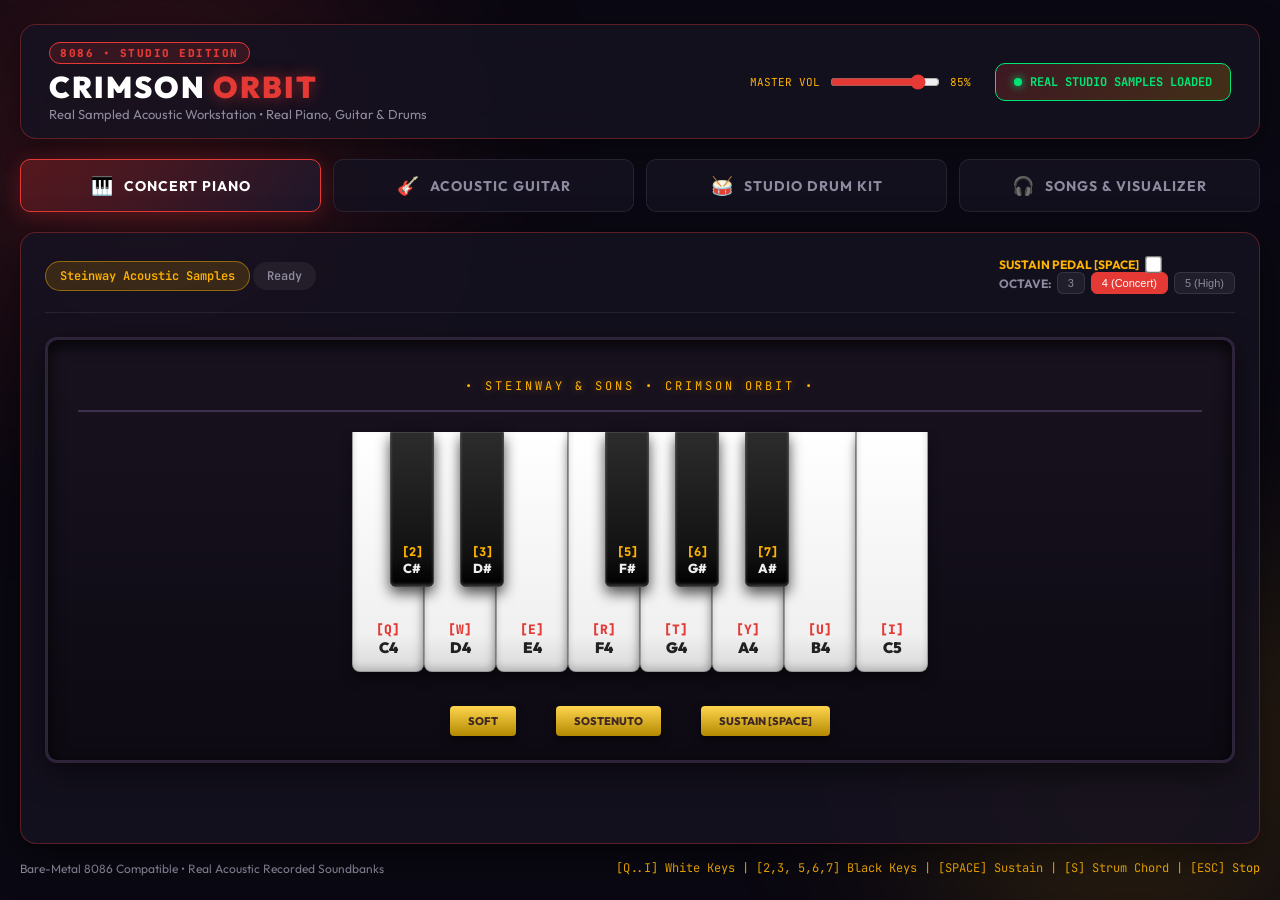
==== Studio/index.html @ bcd60507 "Initial commit: Crimson Orbit Musical Band (emu8086 + Real Sound Studio)" ====
<!DOCTYPE html>
<html lang="en">
<head>
    <meta charset="UTF-8">
    <meta name="viewport" content="width=device-width, initial-scale=1.0">
    <title>CRIMSON ORBIT :: Real Studio Audio Workstation</title>
    <meta name="description" content="Bare-Metal 8086 & Studio Acoustic Workstation featuring real recorded piano, acoustic guitar, and drum kit samples.">
    <!-- Google Fonts -->
    <link rel="preconnect" href="https://fonts.googleapis.com">
    <link rel="preconnect" href="https://fonts.gstatic.com" crossorigin>
    <link href="https://fonts.googleapis.com/css2?family=Outfit:wght@300;400;600;700;900&family=JetBrains+Mono:wght@400;600;800&display=swap" rel="stylesheet">
    <link rel="stylesheet" href="style.css">
</head>
<body>
    <!-- Background Ambient Glow -->
    <div class="ambient-glow glow-1"></div>
    <div class="ambient-glow glow-2"></div>

    <div class="app-container">
        <!-- Header -->
        <header class="studio-header">
            <div class="logo-area">
                <div class="brand-badge">8086 &bull; STUDIO EDITION</div>
                <h1 class="main-title">CRIMSON <span class="accent-title">ORBIT</span></h1>
                <p class="subtitle">Real Sampled Acoustic Workstation &bull; Real Piano, Guitar & Drums</p>
            </div>
            <div class="header-controls">
                <div class="volume-control">
                    <label for="masterVolume">MASTER VOL</label>
                    <input type="range" id="masterVolume" min="0" max="100" value="85">
                    <span id="volValue">85%</span>
                </div>
                <button id="audioInitBtn" class="init-audio-btn">
                    <span class="btn-dot"></span> AUDIO ENGINE READY
                </button>
            </div>
        </header>

        <!-- Navigation Tabs -->
        <nav class="instrument-nav" role="tablist">
            <button class="nav-tab active" data-tab="piano" id="tab-piano">
                <span class="tab-icon">&#127929;</span>
                <span class="tab-label">CONCERT PIANO</span>
            </button>
            <button class="nav-tab" data-tab="guitar" id="tab-guitar">
                <span class="tab-icon">&#127928;</span>
                <span class="tab-label">ACOUSTIC GUITAR</span>
            </button>
            <button class="nav-tab" data-tab="drums" id="tab-drums">
                <span class="tab-icon">&#129345;</span>
                <span class="tab-label">STUDIO DRUM KIT</span>
            </button>
            <button class="nav-tab" data-tab="songs" id="tab-songs">
                <span class="tab-icon">&#127911;</span>
                <span class="tab-label">SONGS & VISUALIZER</span>
            </button>
        </nav>

        <!-- Main Workspace Viewports -->
        <main class="viewport-stage">
            <!-- 1. PIANO VIEWPORT -->
            <section id="view-piano" class="instrument-view active">
                <div class="instrument-toolbar">
                    <div class="mode-badges">
                        <span class="badge badge-accent">Steinway Acoustic Samples</span>
                        <span class="badge" id="pianoNoteBadge">Ready</span>
                    </div>
                    <div class="piano-actions">
                        <div class="toggle-wrap">
                            <label for="sustainToggle">SUSTAIN PEDAL [SPACE]</label>
                            <input type="checkbox" id="sustainToggle" class="custom-toggle">
                        </div>
                        <div class="octave-selector">
                            <span>OCTAVE:</span>
                            <button class="oct-btn" data-oct="3">3</button>
                            <button class="oct-btn active" data-oct="4">4 (Concert)</button>
                            <button class="oct-btn" data-oct="5">5 (High)</button>
                        </div>
                    </div>
                </div>

                <!-- 3D Concert Piano Interface -->
                <div class="piano-chassis">
                    <div class="fallboard">
                        <span class="gold-crest">&bull; STEINWAY &amp; SONS &bull; CRIMSON ORBIT &bull;</span>
                    </div>
                    <div class="keys-bed" id="pianoKeyboard">
                        <!-- White Keys -->
                        <div class="white-key" data-note="C4" data-key="Q">
                            <span class="key-hint">[Q]</span>
                            <span class="key-name">C4</span>
                        </div>
                        <div class="white-key" data-note="D4" data-key="W">
                            <span class="key-hint">[W]</span>
                            <span class="key-name">D4</span>
                        </div>
                        <div class="white-key" data-note="E4" data-key="E">
                            <span class="key-hint">[E]</span>
                            <span class="key-name">E4</span>
                        </div>
                        <div class="white-key" data-note="F4" data-key="R">
                            <span class="key-hint">[R]</span>
                            <span class="key-name">F4</span>
                        </div>
                        <div class="white-key" data-note="G4" data-key="T">
                            <span class="key-hint">[T]</span>
                            <span class="key-name">G4</span>
                        </div>
                        <div class="white-key" data-note="A4" data-key="Y">
                            <span class="key-hint">[Y]</span>
                            <span class="key-name">A4</span>
                        </div>
                        <div class="white-key" data-note="B4" data-key="U">
                            <span class="key-hint">[U]</span>
                            <span class="key-name">B4</span>
                        </div>
                        <div class="white-key" data-note="C5" data-key="I">
                            <span class="key-hint">[I]</span>
                            <span class="key-name">C5</span>
                        </div>

                        <!-- Black Keys (Overlaid Absolute) -->
                        <div class="black-key bkey-c4s" data-note="Cs4" data-key="2">
                            <span class="bkey-hint">[2]</span>
                            <span class="bkey-name">C#</span>
                        </div>
                        <div class="black-key bkey-d4s" data-note="Ds4" data-key="3">
                            <span class="bkey-hint">[3]</span>
                            <span class="bkey-name">D#</span>
                        </div>
                        <div class="black-key bkey-f4s" data-note="Fs4" data-key="5">
                            <span class="bkey-hint">[5]</span>
                            <span class="bkey-name">F#</span>
                        </div>
                        <div class="black-key bkey-g4s" data-note="Gs4" data-key="6">
                            <span class="bkey-hint">[6]</span>
                            <span class="bkey-name">G#</span>
                        </div>
                        <div class="black-key bkey-a4s" data-note="As4" data-key="7">
                            <span class="bkey-hint">[7]</span>
                            <span class="bkey-name">A#</span>
                        </div>
                    </div>
                    <div class="piano-pedals-bar">
                        <div class="pedal pedal-soft">SOFT</div>
                        <div class="pedal pedal-sostenuto">SOSTENUTO</div>
                        <div class="pedal pedal-sustain" id="visualSustainPedal">SUSTAIN [SPACE]</div>
                    </div>
                </div>
            </section>

            <!-- 2. GUITAR VIEWPORT -->
            <section id="view-guitar" class="instrument-view">
                <div class="instrument-toolbar">
                    <div class="mode-badges">
                        <span class="badge badge-accent">Martin Acoustic Recorded Samples</span>
                        <span class="badge" id="guitarStatusBadge">Ready</span>
                    </div>
                    <div class="guitar-actions">
                        <button class="strum-btn" id="btnStrumEm">STRUM E MINOR [S]</button>
                        <button class="strum-btn" id="btnStrumG">STRUM G MAJOR</button>
                        <button class="strum-btn" id="btnStrumC">STRUM C MAJOR</button>
                        <button class="strum-btn" id="btnStrumD">STRUM D MAJOR</button>
                    </div>
                </div>

                <!-- Photorealistic Guitar Fretboard -->
                <div class="guitar-fretboard-stage">
                    <div class="guitar-body-silhouette">
                        <div class="soundhole">
                            <div class="rosette"></div>
                        </div>
                    </div>
                    <div class="fretboard">
                        <div class="nut"></div>
                        <!-- Frets -->
                        <div class="fret-wire fw-1"></div>
                        <div class="fret-wire fw-2"></div>
                        <div class="fret-wire fw-3"><span class="fret-dot"></span></div>
                        <div class="fret-wire fw-4"></div>
                        <div class="fret-wire fw-5"><span class="fret-dot"></span></div>
                        <div class="fret-wire fw-6"></div>
                        <div class="fret-wire fw-7"><span class="fret-dot"></span></div>
                        <div class="fret-wire fw-8"></div>
                        <div class="fret-wire fw-9"><span class="fret-dot"></span></div>
                        <div class="fret-wire fw-10"></div>
                        <div class="fret-wire fw-11"></div>
                        <div class="fret-wire fw-12"><span class="fret-dot double-top"></span><span class="fret-dot double-bot"></span></div>

                        <!-- 6 Acoustic Strings -->
                        <div class="string-lane" data-string="1" data-note="E4" data-key="Q">
                            <div class="string-wire wire-treble"></div>
                            <span class="string-label">1 &bull; High E [Q] (329.6 Hz)</span>
                        </div>
                        <div class="string-lane" data-string="2" data-note="B3" data-key="W">
                            <div class="string-wire wire-treble"></div>
                            <span class="string-label">2 &bull; B [W] (246.9 Hz)</span>
                        </div>
                        <div class="string-lane" data-string="3" data-note="G3" data-key="E">
                            <div class="string-wire wire-mid"></div>
                            <span class="string-label">3 &bull; G [E] (196.0 Hz)</span>
                        </div>
                        <div class="string-lane" data-string="4" data-note="D3" data-key="R">
                            <div class="string-wire wire-wound"></div>
                            <span class="string-label">4 &bull; D [R] (146.8 Hz)</span>
                        </div>
                        <div class="string-lane" data-string="5" data-note="A2" data-key="T">
                            <div class="string-wire wire-wound-heavy"></div>
                            <span class="string-label">5 &bull; A [T] (110.0 Hz)</span>
                        </div>
                        <div class="string-lane" data-string="6" data-note="E2" data-key="Y">
                            <div class="string-wire wire-wound-heavy"></div>
                            <span class="string-label">6 &bull; Low E [Y] (82.4 Hz)</span>
                        </div>
                    </div>
                </div>
            </section>

            <!-- 3. DRUMS VIEWPORT -->
            <section id="view-drums" class="instrument-view">
                <div class="instrument-toolbar">
                    <div class="mode-badges">
                        <span class="badge badge-accent">Studio Acoustic Drum Kit</span>
                        <span class="badge" id="drumStatusBadge">Ready</span>
                    </div>
                    <div class="drum-info">
                        <span>Physical Velocity &bull; Multi-Layer Impact Audio</span>
                    </div>
                </div>

                <!-- 3D Stage Drum Kit Layout -->
                <div class="drum-stage">
                    <!-- Crash Cymbal -->
                    <div class="drum-pad cymbal-pad pad-crash" data-sound="crash" data-key="T">
                        <div class="cymbal-disc">
                            <div class="cymbal-bell"></div>
                        </div>
                        <span class="pad-caption">CRASH [T]</span>
                    </div>

                    <!-- Hi-Hat -->
                    <div class="drum-pad cymbal-pad pad-hihat" data-sound="hihat" data-key="E">
                        <div class="hihat-pair">
                            <div class="cymbal-bell"></div>
                        </div>
                        <span class="pad-caption">HI-HAT [E]</span>
                    </div>

                    <!-- Rack Tom 1 -->
                    <div class="drum-pad drum-shell pad-tom1" data-sound="tom1" data-key="R">
                        <div class="drumhead">
                            <div class="drumhead-center"></div>
                        </div>
                        <span class="pad-caption">HIGH TOM [R]</span>
                    </div>

                    <!-- Floor Tom 2 -->
                    <div class="drum-pad drum-shell pad-tom2" data-sound="tom2" data-key="U">
                        <div class="drumhead">
                            <div class="drumhead-center"></div>
                        </div>
                        <span class="pad-caption">LOW TOM [U]</span>
                    </div>

                    <!-- Snare Drum -->
                    <div class="drum-pad drum-shell pad-snare" data-sound="snare" data-key="W">
                        <div class="drumhead snare-head">
                            <div class="snare-strainer"></div>
                        </div>
                        <span class="pad-caption">SNARE [W]</span>
                    </div>

                    <!-- 22" Bass Kick Drum -->
                    <div class="drum-pad kick-drum pad-kick" data-sound="kick" data-key="Q">
                        <div class="kick-front-head">
                            <div class="kick-crest">
                                <span class="crest-title">CRIMSON ORBIT</span>
                                <span class="crest-sub">CUSTOM 22"</span>
                            </div>
                        </div>
                        <span class="pad-caption">KICK DRUM [Q]</span>
                    </div>
                </div>
            </section>

            <!-- 4. SONGS & VISUALIZER VIEWPORT -->
            <section id="view-songs" class="instrument-view">
                <div class="songs-grid-layout">
                    <!-- Left: Song Jukebox Selection -->
                    <div class="jukebox-panel">
                        <h2 class="panel-heading">SONG REPERTOIRE</h2>
                        <p class="panel-sub">Select a classical composition to play:</p>
                        <div class="song-buttons-list">
                            <button class="song-btn active" data-song="happyBirthday">
                                <span class="song-num">1</span>
                                <span class="song-title-text">Happy Birthday</span>
                                <span class="song-tempo">110 BPM</span>
                            </button>
                            <button class="song-btn" data-song="twinkleTwinkle">
                                <span class="song-num">2</span>
                                <span class="song-title-text">Twinkle Twinkle Little Star</span>
                                <span class="song-tempo">95 BPM</span>
                            </button>
                            <button class="song-btn" data-song="odeToJoy">
                                <span class="song-num">3</span>
                                <span class="song-title-text">Ode to Joy (Beethoven)</span>
                                <span class="song-tempo">120 BPM</span>
                            </button>
                            <button class="song-btn" data-song="jingleBells">
                                <span class="song-num">4</span>
                                <span class="song-title-text">Jingle Bells</span>
                                <span class="song-tempo">130 BPM</span>
                            </button>
                            <button class="song-btn" data-song="maryLamb">
                                <span class="song-num">5</span>
                                <span class="song-title-text">Mary Had a Little Lamb</span>
                                <span class="song-tempo">105 BPM</span>
                            </button>
                            <button class="song-btn" data-song="londonBridge">
                                <span class="song-num">6</span>
                                <span class="song-title-text">London Bridge Is Falling Down</span>
                                <span class="song-tempo">115 BPM</span>
                            </button>
                        </div>

                        <!-- Style Choice -->
                        <h3 class="panel-subheading">SELECT INSTRUMENT STYLE:</h3>
                        <div class="style-choice-group">
                            <button class="style-btn active" data-style="piano">&#127929; Real Grand Piano</button>
                            <button class="style-btn" data-style="guitar">&#127928; Real Acoustic Guitar</button>
                            <button class="style-btn" data-style="drums">&#129345; Studio Drums Groove</button>
                        </div>

                        <!-- Transport Controls -->
                        <div class="transport-bar">
                            <button id="btnPlaySong" class="transport-btn play-btn">&#9658; PLAY</button>
                            <button id="btnStopSong" class="transport-btn stop-btn">&#9632; STOP [ESC]</button>
                        </div>
                    </div>

                    <!-- Right: Audio Spectrum Visualizer -->
                    <div class="visualizer-panel">
                        <div class="vis-header">
                            <h2 class="panel-heading">REAL-TIME SPECTRUM EQUALIZER</h2>
                            <span class="badge" id="visLiveHz">0 Hz &bull; Idle</span>
                        </div>
                        <canvas id="spectrumCanvas" width="600" height="260"></canvas>
                        <div class="vis-hud-stats">
                            <div class="stat-card">
                                <span class="stat-label">NOTE PLAYING</span>
                                <span class="stat-val" id="statNoteName">--</span>
                            </div>
                            <div class="stat-card">
                                <span class="stat-label">HERTZ (Hz)</span>
                                <span class="stat-val" id="statHz">--</span>
                            </div>
                            <div class="stat-card">
                                <span class="stat-label">AUDIO ENGINE</span>
                                <span class="stat-val" id="statEngine">WebAudio PCM 44.1kHz</span>
                            </div>
                        </div>
                    </div>
                </div>
            </section>
        </main>

        <!-- Footer -->
        <footer class="studio-footer">
            <div class="foot-left">
                <span>Bare-Metal 8086 Compatible &bull; Real Acoustic Recorded Soundbanks</span>
            </div>
            <div class="foot-keys-guide">
                <span>[Q..I] White Keys | [2,3, 5,6,7] Black Keys | [SPACE] Sustain | [S] Strum Chord | [ESC] Stop</span>
            </div>
        </footer>
    </div>

    <!-- Script -->
    <script src="app.js"></script>
</body>
</html>
---- Studio/style.css ----
/* ==============================================================================
   CRIMSON ORBIT :: STUDIO WORKSTATION CSS
   Rich Glassmorphism, 3D Instrument Physics, Dynamic Animations
   ============================================================================== */

:root {
    --bg-main: #0a0812;
    --bg-card: rgba(22, 18, 32, 0.85);
    --bg-card-hover: rgba(30, 24, 44, 0.95);
    --border-color: rgba(229, 57, 53, 0.35);
    --border-gold: rgba(255, 179, 0, 0.45);
    --crimson: #e53935;
    --crimson-glow: rgba(229, 57, 53, 0.5);
    --gold: #ffb300;
    --gold-glow: rgba(255, 179, 0, 0.45);
    --cyan: #00e5ff;
    --text-main: #f5f5f7;
    --text-muted: #8e8a9f;
    --radius-lg: 16px;
    --radius-md: 10px;
    --radius-sm: 6px;
    --font-ui: 'Outfit', -apple-system, BlinkMacSystemFont, sans-serif;
    --font-mono: 'JetBrains Mono', monospace;
}

* {
    margin: 0;
    padding: 0;
    box-sizing: border-box;
    -webkit-user-select: none;
    user-select: none;
}

body {
    background-color: var(--bg-main);
    color: var(--text-main);
    font-family: var(--font-ui);
    min-height: 100vh;
    overflow-x: hidden;
    position: relative;
}

/* Ambient Background Glows */
.ambient-glow {
    position: fixed;
    border-radius: 50%;
    filter: blur(120px);
    pointer-events: none;
    z-index: 0;
    opacity: 0.35;
}
.glow-1 {
    width: 600px;
    height: 600px;
    background: radial-gradient(circle, #e53935, transparent 70%);
    top: -150px;
    left: -150px;
}
.glow-2 {
    width: 500px;
    height: 500px;
    background: radial-gradient(circle, #ffb300, transparent 70%);
    bottom: -100px;
    right: -100px;
}

/* Main Container */
.app-container {
    position: relative;
    z-index: 1;
    max-width: 1280px;
    margin: 0 auto;
    padding: 24px 20px;
    display: flex;
    flex-direction: column;
    min-height: 100vh;
}

/* Header */
.studio-header {
    display: flex;
    justify-content: space-between;
    align-items: center;
    background: var(--bg-card);
    backdrop-filter: blur(16px);
    border: 1px solid var(--border-color);
    border-radius: var(--radius-lg);
    padding: 16px 28px;
    box-shadow: 0 8px 32px rgba(0, 0, 0, 0.4);
    margin-bottom: 20px;
}

.brand-badge {
    display: inline-block;
    background: rgba(229, 57, 53, 0.15);
    color: var(--crimson);
    border: 1px solid var(--crimson);
    font-family: var(--font-mono);
    font-size: 11px;
    font-weight: 800;
    padding: 3px 10px;
    border-radius: 20px;
    letter-spacing: 1.5px;
    margin-bottom: 4px;
}

.main-title {
    font-size: 30px;
    font-weight: 900;
    letter-spacing: 2px;
    color: #fff;
}

.accent-title {
    color: var(--crimson);
    text-shadow: 0 0 15px var(--crimson-glow);
}

.subtitle {
    font-size: 13px;
    color: var(--text-muted);
    font-weight: 400;
}

.header-controls {
    display: flex;
    align-items: center;
    gap: 24px;
}

.volume-control {
    display: flex;
    align-items: center;
    gap: 10px;
    font-family: var(--font-mono);
    font-size: 11px;
    color: var(--gold);
}

.volume-control input[type="range"] {
    accent-color: var(--crimson);
    cursor: pointer;
    width: 110px;
}

.init-audio-btn {
    background: linear-gradient(135deg, rgba(229,57,53,0.2), rgba(255,179,0,0.2));
    border: 1px solid var(--gold);
    color: var(--gold);
    padding: 10px 18px;
    border-radius: var(--radius-md);
    font-family: var(--font-mono);
    font-size: 12px;
    font-weight: 700;
    cursor: pointer;
    display: flex;
    align-items: center;
    gap: 8px;
    transition: all 0.2s ease;
}

.init-audio-btn:hover {
    background: var(--gold);
    color: #000;
    box-shadow: 0 0 15px var(--gold-glow);
}

.btn-dot {
    width: 8px;
    height: 8px;
    border-radius: 50%;
    background: #00e676;
    box-shadow: 0 0 8px #00e676;
}

/* Nav Tabs */
.instrument-nav {
    display: flex;
    gap: 12px;
    margin-bottom: 20px;
}

.nav-tab {
    flex: 1;
    background: var(--bg-card);
    backdrop-filter: blur(12px);
    border: 1px solid rgba(255, 255, 255, 0.08);
    border-radius: var(--radius-md);
    padding: 14px 16px;
    color: var(--text-muted);
    font-family: var(--font-ui);
    font-size: 14px;
    font-weight: 700;
    letter-spacing: 1px;
    cursor: pointer;
    display: flex;
    align-items: center;
    justify-content: center;
    gap: 10px;
    transition: all 0.25s cubic-bezier(0.2, 0.8, 0.2, 1);
}

.nav-tab:hover {
    background: var(--bg-card-hover);
    color: #fff;
    border-color: rgba(229, 57, 53, 0.4);
    transform: translateY(-2px);
}

.nav-tab.active {
    background: linear-gradient(135deg, rgba(229, 57, 53, 0.25), rgba(30, 24, 44, 0.9));
    color: #fff;
    border-color: var(--crimson);
    box-shadow: 0 4px 20px rgba(229, 57, 53, 0.25);
}

.tab-icon {
    font-size: 18px;
}

/* Viewport Stage */
.viewport-stage {
    flex: 1;
    background: var(--bg-card);
    backdrop-filter: blur(20px);
    border: 1px solid var(--border-color);
    border-radius: var(--radius-lg);
    padding: 24px;
    box-shadow: 0 12px 40px rgba(0, 0, 0, 0.5);
    display: flex;
    flex-direction: column;
}

.instrument-view {
    display: none;
    flex-direction: column;
    height: 100%;
    animation: fadeIn 0.3s ease;
}

.instrument-view.active {
    display: flex;
}

@keyframes fadeIn {
    from { opacity: 0; transform: translateY(6px); }
    to { opacity: 1; transform: translateY(0); }
}

/* Toolbars */
.instrument-toolbar {
    display: flex;
    justify-content: space-between;
    align-items: center;
    padding-bottom: 18px;
    border-bottom: 1px solid rgba(255, 255, 255, 0.08);
    margin-bottom: 24px;
}

.badge {
    display: inline-block;
    padding: 6px 14px;
    border-radius: 20px;
    font-size: 12px;
    font-weight: 600;
    font-family: var(--font-mono);
    background: rgba(255, 255, 255, 0.06);
    color: var(--text-muted);
}

.badge-accent {
    background: rgba(255, 179, 0, 0.15);
    color: var(--gold);
    border: 1px solid var(--border-gold);
}

.toggle-wrap {
    display: flex;
    align-items: center;
    gap: 8px;
    font-size: 12px;
    font-weight: 700;
    color: var(--gold);
    cursor: pointer;
}

.custom-toggle {
    accent-color: var(--gold);
    transform: scale(1.3);
    cursor: pointer;
}

.octave-selector {
    display: flex;
    align-items: center;
    gap: 6px;
    font-size: 12px;
    font-weight: 700;
    color: var(--text-muted);
}

.oct-btn {
    background: rgba(255, 255, 255, 0.06);
    border: 1px solid rgba(255, 255, 255, 0.1);
    color: var(--text-muted);
    padding: 4px 10px;
    border-radius: var(--radius-sm);
    font-size: 11px;
    cursor: pointer;
    transition: all 0.2s;
}

.oct-btn.active {
    background: var(--crimson);
    color: #fff;
    border-color: var(--crimson);
}

/* ==============================================================================
   1. CONCERT GRAND PIANO
   ============================================================================== */
.piano-chassis {
    background: linear-gradient(180deg, #18121f 0%, #0d0a13 100%);
    border: 3px solid #2d243a;
    border-radius: 12px;
    padding: 24px 30px;
    box-shadow: inset 0 6px 16px rgba(0, 0, 0, 0.8), 0 10px 30px rgba(0, 0, 0, 0.5);
    position: relative;
}

.fallboard {
    text-align: center;
    padding: 10px 0 16px 0;
    border-bottom: 2px solid #3d314e;
    margin-bottom: 20px;
}

.gold-crest {
    font-family: var(--font-mono);
    color: var(--gold);
    font-size: 12px;
    letter-spacing: 3px;
    text-shadow: 0 0 10px var(--gold-glow);
}

.keys-bed {
    position: relative;
    display: flex;
    justify-content: center;
    height: 250px;
    padding-bottom: 10px;
}

/* White Keys */
.white-key {
    flex: 1;
    max-width: 72px;
    height: 100%;
    background: linear-gradient(180deg, #ffffff 0%, #f0f0f0 85%, #d9d9d9 100%);
    border: 1px solid #999;
    border-top: none;
    border-radius: 0 0 8px 8px;
    box-shadow: 0 8px 12px rgba(0, 0, 0, 0.4), inset 0 -4px 6px rgba(0,0,0,0.15);
    cursor: pointer;
    position: relative;
    display: flex;
    flex-direction: column;
    justify-content: flex-end;
    align-items: center;
    padding-bottom: 14px;
    transition: transform 0.05s ease, background 0.05s ease, box-shadow 0.05s ease;
    z-index: 1;
}

.white-key:hover {
    background: linear-gradient(180deg, #fff 0%, #fff0f0 100%);
}

.white-key.active, .white-key:active {
    background: linear-gradient(180deg, #ffcdd2 0%, #ef5350 100%);
    box-shadow: 0 2px 4px rgba(0, 0, 0, 0.5), inset 0 2px 8px rgba(0, 0, 0, 0.3);
    transform: translateY(4px);
}

.key-hint {
    font-family: var(--font-mono);
    font-size: 13px;
    font-weight: 800;
    color: var(--crimson);
}

.key-name {
    font-family: var(--font-ui);
    font-size: 15px;
    font-weight: 900;
    color: #212121;
}

/* Black Keys */
.black-key {
    position: absolute;
    width: 44px;
    height: 155px;
    background: linear-gradient(180deg, #2c2c2c 0%, #111111 80%, #000000 100%);
    border: 1px solid #444;
    border-radius: 0 0 5px 5px;
    box-shadow: 0 6px 14px rgba(0, 0, 0, 0.7), inset 0 -2px 3px rgba(255, 255, 255, 0.2);
    cursor: pointer;
    z-index: 2;
    display: flex;
    flex-direction: column;
    justify-content: flex-end;
    align-items: center;
    padding-bottom: 10px;
    transition: transform 0.05s ease, background 0.05s ease;
}

.black-key:hover {
    background: linear-gradient(180deg, #444 0%, #1a1a1a 100%);
}

.black-key.active, .black-key:active {
    background: linear-gradient(180deg, #ffb300 0%, #ff8f00 100%);
    box-shadow: 0 2px 5px rgba(0, 0, 0, 0.8), inset 0 1px 4px rgba(0, 0, 0, 0.5);
    transform: translateY(4px);
}

.black-key.active .bkey-hint,
.black-key.active .bkey-name {
    color: #000;
}

.bkey-hint {
    font-family: var(--font-mono);
    font-size: 12px;
    font-weight: 800;
    color: var(--gold);
}

.bkey-name {
    font-family: var(--font-ui);
    font-size: 13px;
    font-weight: 800;
    color: #eee;
}

/* Absolute positions for 5 black keys */
.bkey-c4s { left: calc(50% - 250px); }
.bkey-d4s { left: calc(50% - 180px); }
.bkey-f4s { left: calc(50% - 35px); }
.bkey-g4s { left: calc(50% + 35px); }
.bkey-a4s { left: calc(50% + 105px); }

.piano-pedals-bar {
    display: flex;
    justify-content: center;
    gap: 40px;
    margin-top: 24px;
}

.pedal {
    background: linear-gradient(180deg, #ffd54f 0%, #b28900 100%);
    border-radius: 4px;
    padding: 8px 18px;
    font-size: 11px;
    font-weight: 800;
    color: #3e2723;
    box-shadow: 0 4px 10px rgba(0, 0, 0, 0.5);
    cursor: pointer;
}

.pedal.active {
    box-shadow: 0 0 15px var(--gold-glow);
    background: #ffecb3;
}

/* ==============================================================================
   2. ACOUSTIC GUITAR
   ============================================================================== */
.guitar-actions {
    display: flex;
    gap: 10px;
}

.strum-btn {
    background: rgba(229, 57, 53, 0.15);
    border: 1px solid var(--crimson);
    color: #fff;
    padding: 8px 14px;
    border-radius: var(--radius-sm);
    font-family: var(--font-mono);
    font-size: 11px;
    font-weight: 700;
    cursor: pointer;
    transition: all 0.2s;
}

.strum-btn:hover {
    background: var(--crimson);
    box-shadow: 0 0 12px var(--crimson-glow);
}

.guitar-fretboard-stage {
    background: #1c1410;
    border: 3px solid #3d2b1f;
    border-radius: 12px;
    padding: 30px;
    position: relative;
    box-shadow: inset 0 4px 20px rgba(0, 0, 0, 0.9);
    min-height: 280px;
    display: flex;
    align-items: center;
    overflow: hidden;
}

.guitar-body-silhouette {
    position: absolute;
    right: -40px;
    width: 320px;
    height: 320px;
    border-radius: 50%;
    background: radial-gradient(circle, #4a2810 0%, #201006 80%);
    opacity: 0.6;
    display: flex;
    align-items: center;
    justify-content: center;
}

.soundhole {
    width: 140px;
    height: 140px;
    background: #000;
    border-radius: 50%;
    border: 6px solid #8d5b2c;
    box-shadow: inset 0 0 25px #000;
}

.fretboard {
    position: relative;
    width: 100%;
    height: 220px;
    background: linear-gradient(180deg, #2b1d14 0%, #1a100a 100%);
    border: 2px solid #543926;
    border-radius: 6px;
    display: flex;
    flex-direction: column;
    justify-content: space-around;
    padding: 10px 0;
}

.nut {
    position: absolute;
    left: 0;
    top: 0;
    bottom: 0;
    width: 12px;
    background: #fdf5e6;
    border-right: 2px solid #9e9e9e;
    box-shadow: 2px 0 6px rgba(0,0,0,0.5);
}

.fret-wire {
    position: absolute;
    top: 0;
    bottom: 0;
    width: 2px;
    background: #9e9e9e;
    box-shadow: 1px 0 3px rgba(0, 0, 0, 0.8);
}
.fw-1 { left: 8%; }
.fw-2 { left: 16%; }
.fw-3 { left: 24%; }
.fw-4 { left: 32%; }
.fw-5 { left: 40%; }
.fw-6 { left: 48%; }
.fw-7 { left: 56%; }
.fw-8 { left: 64%; }
.fw-9 { left: 72%; }
.fw-10 { left: 80%; }
.fw-11 { left: 88%; }
.fw-12 { left: 96%; }

.fret-dot {
    position: absolute;
    width: 10px;
    height: 10px;
    background: #efebe9;
    border-radius: 50%;
    top: calc(50% - 5px);
    left: -5px;
    box-shadow: inset 0 1px 2px rgba(0,0,0,0.4);
}
.double-top { top: 30%; }
.double-bot { top: 70%; }

.string-lane {
    position: relative;
    height: 28px;
    display: flex;
    align-items: center;
    cursor: pointer;
    z-index: 10;
    padding-left: 20px;
}

.string-lane:hover .string-wire {
    box-shadow: 0 0 12px var(--gold);
}

.string-wire {
    position: absolute;
    left: 0;
    right: 0;
    height: 2px;
    background: #e0e0e0;
    box-shadow: 0 1px 3px rgba(0, 0, 0, 0.9);
    transition: transform 0.05s ease;
}

.wire-treble { height: 1.5px; background: #fff; }
.wire-mid { height: 2.2px; background: #d7ccc8; }
.wire-wound { height: 3px; background: #bcaaa4; }
.wire-wound-heavy { height: 4px; background: #a1887f; }

.string-label {
    position: relative;
    z-index: 2;
    background: rgba(0, 0, 0, 0.7);
    padding: 2px 8px;
    border-radius: 4px;
    font-family: var(--font-mono);
    font-size: 11px;
    font-weight: 700;
    color: var(--gold);
    pointer-events: none;
}

.string-lane.vibrating .string-wire {
    animation: stringVibrate 0.1s infinite alternate ease-in-out;
    background: var(--gold);
    box-shadow: 0 0 10px var(--gold-glow);
}

@keyframes stringVibrate {
    from { transform: translateY(-2px); }
    to { transform: translateY(2px); }
}

/* ==============================================================================
   3. STUDIO DRUM KIT
   ============================================================================== */
.drum-stage {
    display: grid;
    grid-template-columns: repeat(3, 1fr);
    grid-template-rows: 150px 180px;
    gap: 20px;
    padding: 10px 0;
}

.drum-pad {
    background: #191624;
    border: 2px solid #332b45;
    border-radius: var(--radius-lg);
    display: flex;
    flex-direction: column;
    align-items: center;
    justify-content: center;
    cursor: pointer;
    position: relative;
    box-shadow: 0 8px 24px rgba(0, 0, 0, 0.4);
    transition: transform 0.05s ease, border-color 0.1s ease;
}

.drum-pad:hover {
    border-color: var(--crimson);
    transform: translateY(-2px);
}

.drum-pad.hit {
    transform: scale(0.96);
    border-color: var(--gold);
    box-shadow: 0 0 25px var(--gold-glow);
}

.cymbal-disc {
    width: 100px;
    height: 100px;
    border-radius: 50%;
    background: radial-gradient(circle, #ffecb3 0%, #ffa000 60%, #8c5b00 100%);
    box-shadow: 0 6px 14px rgba(0, 0, 0, 0.6);
    display: flex;
    align-items: center;
    justify-content: center;
    border: 2px solid #ffd54f;
}

.hihat-pair {
    width: 90px;
    height: 90px;
    border-radius: 50%;
    background: radial-gradient(circle, #e0f7fa 0%, #00acc1 70%, #006064 100%);
    box-shadow: 0 6px 14px rgba(0, 0, 0, 0.6);
    display: flex;
    align-items: center;
    justify-content: center;
    border: 2px solid #80deea;
}

.cymbal-bell {
    width: 22px;
    height: 22px;
    border-radius: 50%;
    background: #fff;
    box-shadow: inset 0 1px 3px rgba(0,0,0,0.5);
}

.drumhead {
    width: 105px;
    height: 105px;
    border-radius: 50%;
    background: radial-gradient(circle, #ffffff 0%, #e0e0e0 70%, #9e9e9e 100%);
    border: 5px solid #424242;
    box-shadow: inset 0 0 15px rgba(0,0,0,0.3);
    display: flex;
    align-items: center;
    justify-content: center;
}

.drumhead-center {
    width: 32px;
    height: 32px;
    border-radius: 50%;
    background: #b0bec5;
}

.snare-head {
    border: 5px solid #d32f2f;
}

.kick-drum {
    grid-column: 2;
    grid-row: 2;
}

.kick-front-head {
    width: 140px;
    height: 140px;
    border-radius: 50%;
    background: radial-gradient(circle, #212121 0%, #000 100%);
    border: 6px solid #e53935;
    box-shadow: 0 8px 25px rgba(229, 57, 53, 0.4), inset 0 0 20px #000;
    display: flex;
    align-items: center;
    justify-content: center;
}

.kick-crest {
    text-align: center;
}

.crest-title {
    display: block;
    font-weight: 900;
    font-size: 13px;
    letter-spacing: 1px;
    color: var(--crimson);
}

.crest-sub {
    font-size: 9px;
    font-family: var(--font-mono);
    color: var(--gold);
}

.pad-caption {
    margin-top: 10px;
    font-family: var(--font-mono);
    font-size: 12px;
    font-weight: 800;
    color: #fff;
}

/* ==============================================================================
   4. SONGS & VISUALIZER
   ============================================================================== */
.songs-grid-layout {
    display: grid;
    grid-template-columns: 1fr 1.2fr;
    gap: 24px;
    height: 100%;
}

.jukebox-panel, .visualizer-panel {
    background: rgba(14, 11, 20, 0.75);
    border: 1px solid rgba(255, 255, 255, 0.08);
    border-radius: var(--radius-md);
    padding: 20px;
    display: flex;
    flex-direction: column;
}

.panel-heading {
    font-size: 18px;
    font-weight: 800;
    color: #fff;
    margin-bottom: 4px;
}

.panel-sub {
    font-size: 12px;
    color: var(--text-muted);
    margin-bottom: 14px;
}

.panel-subheading {
    font-size: 12px;
    font-family: var(--font-mono);
    color: var(--gold);
    margin: 14px 0 8px 0;
}

.song-buttons-list {
    display: flex;
    flex-direction: column;
    gap: 8px;
}

.song-btn {
    background: rgba(255, 255, 255, 0.04);
    border: 1px solid rgba(255, 255, 255, 0.08);
    border-radius: var(--radius-sm);
    padding: 10px 14px;
    display: flex;
    align-items: center;
    cursor: pointer;
    transition: all 0.2s;
    color: var(--text-main);
}

.song-btn:hover {
    background: rgba(229, 57, 53, 0.15);
    border-color: var(--crimson);
}

.song-btn.active {
    background: linear-gradient(90deg, rgba(229, 57, 53, 0.3), transparent);
    border-color: var(--crimson);
}

.song-num {
    font-family: var(--font-mono);
    font-weight: 800;
    color: var(--crimson);
    width: 24px;
}

.song-title-text {
    flex: 1;
    font-weight: 600;
    font-size: 13px;
    text-align: left;
}

.song-tempo {
    font-family: var(--font-mono);
    font-size: 11px;
    color: var(--text-muted);
}

.style-choice-group {
    display: flex;
    gap: 8px;
}

.style-btn {
    flex: 1;
    background: rgba(255, 255, 255, 0.05);
    border: 1px solid rgba(255, 255, 255, 0.1);
    color: var(--text-muted);
    padding: 8px 10px;
    border-radius: var(--radius-sm);
    font-size: 11px;
    font-weight: 700;
    cursor: pointer;
    transition: all 0.2s;
}

.style-btn.active {
    background: var(--gold);
    color: #000;
    border-color: var(--gold);
    box-shadow: 0 0 10px var(--gold-glow);
}

.transport-bar {
    display: flex;
    gap: 12px;
    margin-top: 20px;
}

.transport-btn {
    flex: 1;
    padding: 12px;
    border-radius: var(--radius-sm);
    font-weight: 800;
    font-size: 13px;
    cursor: pointer;
    border: none;
    transition: all 0.2s;
}

.play-btn {
    background: linear-gradient(135deg, #00e676, #00b0ff);
    color: #000;
}

.play-btn:hover {
    box-shadow: 0 0 15px rgba(0, 230, 118, 0.5);
    transform: translateY(-1px);
}

.stop-btn {
    background: rgba(229, 57, 53, 0.2);
    border: 1px solid var(--crimson);
    color: var(--crimson);
}

.stop-btn:hover {
    background: var(--crimson);
    color: #fff;
}

/* Visualizer Canvas & Stats */
.vis-header {
    display: flex;
    justify-content: space-between;
    align-items: center;
    margin-bottom: 14px;
}

#spectrumCanvas {
    width: 100%;
    height: 220px;
    background: #09070e;
    border: 1px solid rgba(255, 255, 255, 0.08);
    border-radius: var(--radius-sm);
    display: block;
}

.vis-hud-stats {
    display: flex;
    gap: 12px;
    margin-top: 14px;
}

.stat-card {
    flex: 1;
    background: rgba(255, 255, 255, 0.03);
    border: 1px solid rgba(255, 255, 255, 0.06);
    border-radius: var(--radius-sm);
    padding: 8px 12px;
}

.stat-label {
    display: block;
    font-family: var(--font-mono);
    font-size: 10px;
    color: var(--text-muted);
}

.stat-val {
    font-family: var(--font-mono);
    font-size: 14px;
    font-weight: 800;
    color: var(--gold);
}

/* Footer */
.studio-footer {
    display: flex;
    justify-content: space-between;
    align-items: center;
    padding-top: 16px;
    margin-top: auto;
    font-size: 12px;
    color: var(--text-muted);
}

.foot-keys-guide {
    font-family: var(--font-mono);
    color: var(--gold);
}

/* Responsive */
@media (max-width: 900px) {
    .songs-grid-layout {
        grid-template-columns: 1fr;
    }
    .drum-stage {
        grid-template-columns: repeat(2, 1fr);
        grid-template-rows: auto;
    }
}
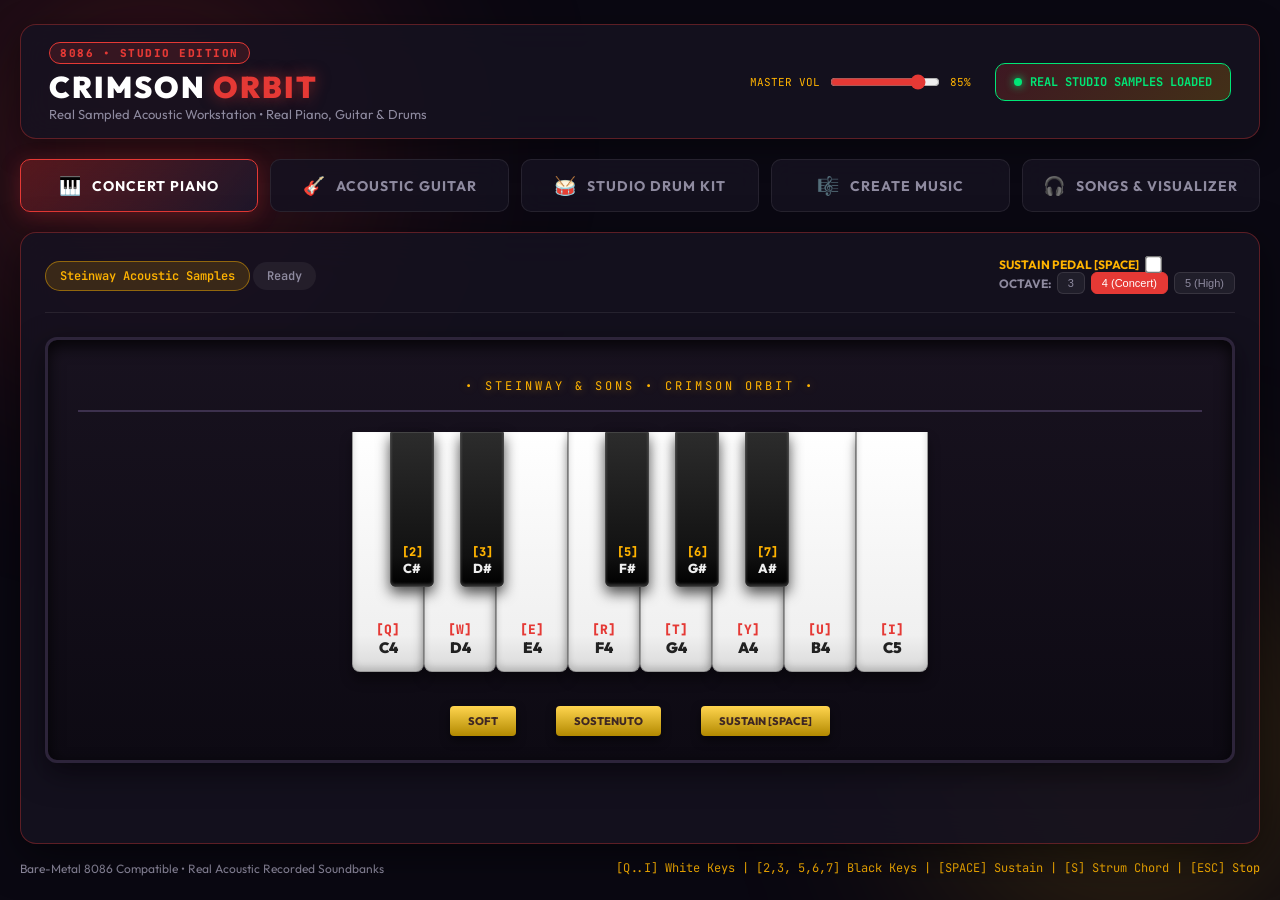
==== commit 91fb8cf5: "Add User Music Creation: 8086 RAM Composer (composer.asm) & 16-Step Studio Sequencer" ====
--- a/Studio/index.html
+++ b/Studio/index.html
@@ -50,9 +50,13 @@
                 <span class="tab-icon">&#129345;</span>
                 <span class="tab-label">STUDIO DRUM KIT</span>
             </button>
+            <button class="nav-tab" data-tab="composer" id="tab-composer">
+                <span class="tab-icon">&#127932;</span>
+                <span class="tab-label">CREATE MUSIC</span>
+            </button>
             <button class="nav-tab" data-tab="songs" id="tab-songs">
                 <span class="tab-icon">&#127911;</span>
-                <span class="tab-label">SONGS & VISUALIZER</span>
+                <span class="tab-label">SONGS &amp; VISUALIZER</span>
             </button>
         </nav>
 
@@ -361,6 +365,69 @@
                         </div>
                     </div>
                 </div>
+            <!-- 5. MUSIC COMPOSER / STEP SEQUENCER VIEWPORT -->
+            <section id="view-composer" class="instrument-view">
+                <div class="instrument-toolbar">
+                    <div class="mode-badges">
+                        <span class="badge badge-accent">&#127932; Custom Music Studio</span>
+                        <span class="badge" id="composerStatusBadge">16-Step Live Sequencer &amp; Multi-Track Composer</span>
+                    </div>
+                    <div class="composer-actions">
+                        <div class="tempo-control">
+                            <label for="composerBpm">TEMPO (BPM):</label>
+                            <input type="range" id="composerBpm" min="60" max="180" value="120">
+                            <span id="bpmVal">120 BPM</span>
+                        </div>
+                    </div>
+                </div>
+
+                <div class="composer-chassis">
+                    <!-- Top Transport Controls Bar -->
+                    <div class="composer-toolbar">
+                        <div class="transport-group">
+                            <button id="btnPlayComposer" class="transport-btn play-btn">&#9658; PLAY MY SONG</button>
+                            <button id="btnStopComposer" class="transport-btn stop-btn">&#9632; STOP</button>
+                            <button id="btnClearComposer" class="preset-btn">&#128465; CLEAR GRID</button>
+                            <button id="btnPresetComposer" class="preset-btn">&#127926; LOAD STARTER MELODY</button>
+                        </div>
+                        <div class="preset-group">
+                            <button id="btnSaveComposer" class="save-btn">&#128190; SAVE SONG</button>
+                            <span id="saveNotice" class="save-notice">Song Saved in RAM!</span>
+                        </div>
+                    </div>
+
+                    <!-- 16-Step Multi-Track Matrix -->
+                    <div class="sequencer-grid-wrapper">
+                        <div class="sequencer-timeline">
+                            <div class="track-header-spacer">TRACK / INSTRUMENT</div>
+                            <div class="step-numbers" id="stepNumbersHeader">
+                                <!-- 1..16 Step Markers -->
+                            </div>
+                        </div>
+
+                        <div class="sequencer-tracks" id="sequencerTracks">
+                            <!-- Populated dynamically by app.js -->
+                        </div>
+                    </div>
+
+                    <!-- Bottom Track Tape Info & Quick Live Record -->
+                    <div class="composer-live-tape">
+                        <div class="tape-header">
+                            <span class="tape-title">&#127903; LIVE RECORDED NOTES TAPE</span>
+                            <span class="tape-hint">Click any step square in the grid above or tap keys [Q..I] to compose</span>
+                        </div>
+                        <div class="tape-display" id="composerTapeDisplay">
+                            <span class="tape-chip">[C5]</span>
+                            <span class="tape-chip">[E5]</span>
+                            <span class="tape-chip">[G5]</span>
+                            <span class="tape-chip">[C6]</span>
+                            <span class="tape-chip">[G5]</span>
+                            <span class="tape-chip">[E5]</span>
+                            <span class="tape-chip">[C5]</span>
+                            <span class="tape-chip">[REST]</span>
+                        </div>
+                    </div>
+                </div>
             </section>
         </main>
 
--- a/Studio/style.css
+++ b/Studio/style.css
@@ -1001,3 +1001,290 @@
         grid-template-rows: auto;
     }
 }
+
+/* ==============================================================================
+   COMPOSER & STEP SEQUENCER WORKSTATION
+   ============================================================================== */
+.composer-chassis {
+    background: var(--bg-card);
+    border: 1px solid var(--border-color);
+    border-radius: var(--radius-lg);
+    padding: 24px;
+    box-shadow: 0 16px 40px rgba(0, 0, 0, 0.6);
+    display: flex;
+    flex-direction: column;
+    gap: 20px;
+}
+
+.composer-toolbar {
+    display: flex;
+    justify-content: space-between;
+    align-items: center;
+    flex-wrap: wrap;
+    gap: 12px;
+    padding-bottom: 16px;
+    border-bottom: 1px solid rgba(255, 255, 255, 0.08);
+}
+
+.transport-group {
+    display: flex;
+    align-items: center;
+    gap: 10px;
+    flex-wrap: wrap;
+}
+
+.preset-btn {
+    background: rgba(255, 255, 255, 0.05);
+    border: 1px solid rgba(255, 255, 255, 0.15);
+    color: var(--text-main);
+    padding: 10px 16px;
+    border-radius: var(--radius-md);
+    font-size: 13px;
+    font-weight: 600;
+    cursor: pointer;
+    transition: all 0.2s ease;
+}
+
+.preset-btn:hover {
+    background: rgba(255, 255, 255, 0.12);
+    border-color: var(--gold);
+    color: var(--gold);
+    transform: translateY(-2px);
+}
+
+.save-btn {
+    background: linear-gradient(135deg, #2e7d32, #1b5e20);
+    border: 1px solid #4caf50;
+    color: white;
+    padding: 10px 18px;
+    border-radius: var(--radius-md);
+    font-size: 13px;
+    font-weight: 700;
+    cursor: pointer;
+    box-shadow: 0 4px 14px rgba(46, 125, 50, 0.4);
+    transition: all 0.2s ease;
+}
+
+.save-btn:hover {
+    background: linear-gradient(135deg, #388e3c, #2e7d32);
+    transform: translateY(-2px);
+}
+
+.save-notice {
+    margin-left: 10px;
+    font-size: 12px;
+    color: #4caf50;
+    font-weight: 600;
+    opacity: 0;
+    transition: opacity 0.3s ease;
+}
+
+.save-notice.show {
+    opacity: 1;
+}
+
+.tempo-control {
+    display: flex;
+    align-items: center;
+    gap: 10px;
+    font-size: 12px;
+    font-weight: 600;
+    color: var(--text-muted);
+}
+
+.tempo-control input[type="range"] {
+    width: 120px;
+    accent-color: var(--gold);
+}
+
+.tempo-control span {
+    font-family: var(--font-mono);
+    color: var(--gold);
+    min-width: 60px;
+}
+
+/* Sequencer Matrix */
+.sequencer-grid-wrapper {
+    background: rgba(10, 8, 18, 0.9);
+    border: 1px solid rgba(255, 255, 255, 0.08);
+    border-radius: var(--radius-md);
+    padding: 16px;
+    overflow-x: auto;
+}
+
+.sequencer-timeline {
+    display: flex;
+    align-items: center;
+    margin-bottom: 10px;
+}
+
+.track-header-spacer {
+    width: 170px;
+    flex-shrink: 0;
+    font-size: 11px;
+    font-weight: 800;
+    letter-spacing: 1px;
+    color: var(--text-muted);
+}
+
+.step-numbers {
+    display: grid;
+    grid-template-columns: repeat(16, 1fr);
+    gap: 6px;
+    flex: 1;
+    min-width: 600px;
+}
+
+.step-num {
+    text-align: center;
+    font-family: var(--font-mono);
+    font-size: 11px;
+    font-weight: 700;
+    color: var(--text-muted);
+    padding: 2px 0;
+}
+
+.step-num.beat-marker {
+    color: var(--gold);
+    border-bottom: 1px solid var(--gold);
+}
+
+.sequencer-tracks {
+    display: flex;
+    flex-direction: column;
+    gap: 8px;
+}
+
+.track-row {
+    display: flex;
+    align-items: center;
+}
+
+.track-meta {
+    width: 170px;
+    flex-shrink: 0;
+    display: flex;
+    align-items: center;
+    gap: 8px;
+    font-size: 13px;
+    font-weight: 600;
+}
+
+.track-icon {
+    font-size: 16px;
+}
+
+.track-name {
+    color: var(--text-main);
+}
+
+.steps-container {
+    display: grid;
+    grid-template-columns: repeat(16, 1fr);
+    gap: 6px;
+    flex: 1;
+    min-width: 600px;
+}
+
+.step-cell {
+    height: 38px;
+    background: rgba(255, 255, 255, 0.04);
+    border: 1px solid rgba(255, 255, 255, 0.1);
+    border-radius: var(--radius-sm);
+    cursor: pointer;
+    position: relative;
+    transition: all 0.15s ease;
+}
+
+.step-cell:hover {
+    background: rgba(255, 255, 255, 0.12);
+    border-color: rgba(255, 255, 255, 0.25);
+    transform: scale(1.05);
+}
+
+/* Active Step (Note ON) */
+.step-cell.active.piano-step {
+    background: linear-gradient(135deg, #e53935, #b71c1c);
+    border-color: #ff5252;
+    box-shadow: 0 0 10px rgba(229, 57, 53, 0.6);
+}
+
+.step-cell.active.guitar-step {
+    background: linear-gradient(135deg, #ffb300, #ff8f00);
+    border-color: #ffd54f;
+    box-shadow: 0 0 10px rgba(255, 179, 0, 0.6);
+}
+
+.step-cell.active.drum-step {
+    background: linear-gradient(135deg, #00e5ff, #00b0ff);
+    border-color: #80d8ff;
+    box-shadow: 0 0 10px rgba(0, 229, 255, 0.6);
+}
+
+/* Current Playback Sweep Highlight */
+.step-cell.current-step {
+    border-color: #00e5ff !important;
+    box-shadow: 0 0 14px #00e5ff !important;
+    transform: scale(1.08);
+}
+
+/* Live Recorded Notes Tape */
+.composer-live-tape {
+    background: rgba(15, 12, 24, 0.95);
+    border: 1px solid rgba(255, 179, 0, 0.3);
+    border-radius: var(--radius-md);
+    padding: 16px;
+    display: flex;
+    flex-direction: column;
+    gap: 10px;
+}
+
+.tape-header {
+    display: flex;
+    justify-content: space-between;
+    align-items: center;
+    flex-wrap: wrap;
+    gap: 8px;
+}
+
+.tape-title {
+    font-size: 13px;
+    font-weight: 800;
+    color: var(--gold);
+    letter-spacing: 0.5px;
+}
+
+.tape-hint {
+    font-size: 11px;
+    color: var(--text-muted);
+}
+
+.tape-display {
+    display: flex;
+    flex-wrap: wrap;
+    gap: 8px;
+    min-height: 40px;
+    align-items: center;
+    padding: 8px;
+    background: rgba(0, 0, 0, 0.35);
+    border-radius: var(--radius-sm);
+}
+
+.tape-chip {
+    padding: 6px 12px;
+    background: rgba(229, 57, 53, 0.15);
+    border: 1px solid var(--crimson);
+    border-radius: var(--radius-sm);
+    font-family: var(--font-mono);
+    font-size: 12px;
+    font-weight: 700;
+    color: var(--text-main);
+    box-shadow: 0 0 8px rgba(229, 57, 53, 0.3);
+    animation: popIn 0.2s ease-out;
+}
+
+@keyframes popIn {
+    0% { transform: scale(0.6); opacity: 0; }
+    100% { transform: scale(1); opacity: 1; }
+}
+
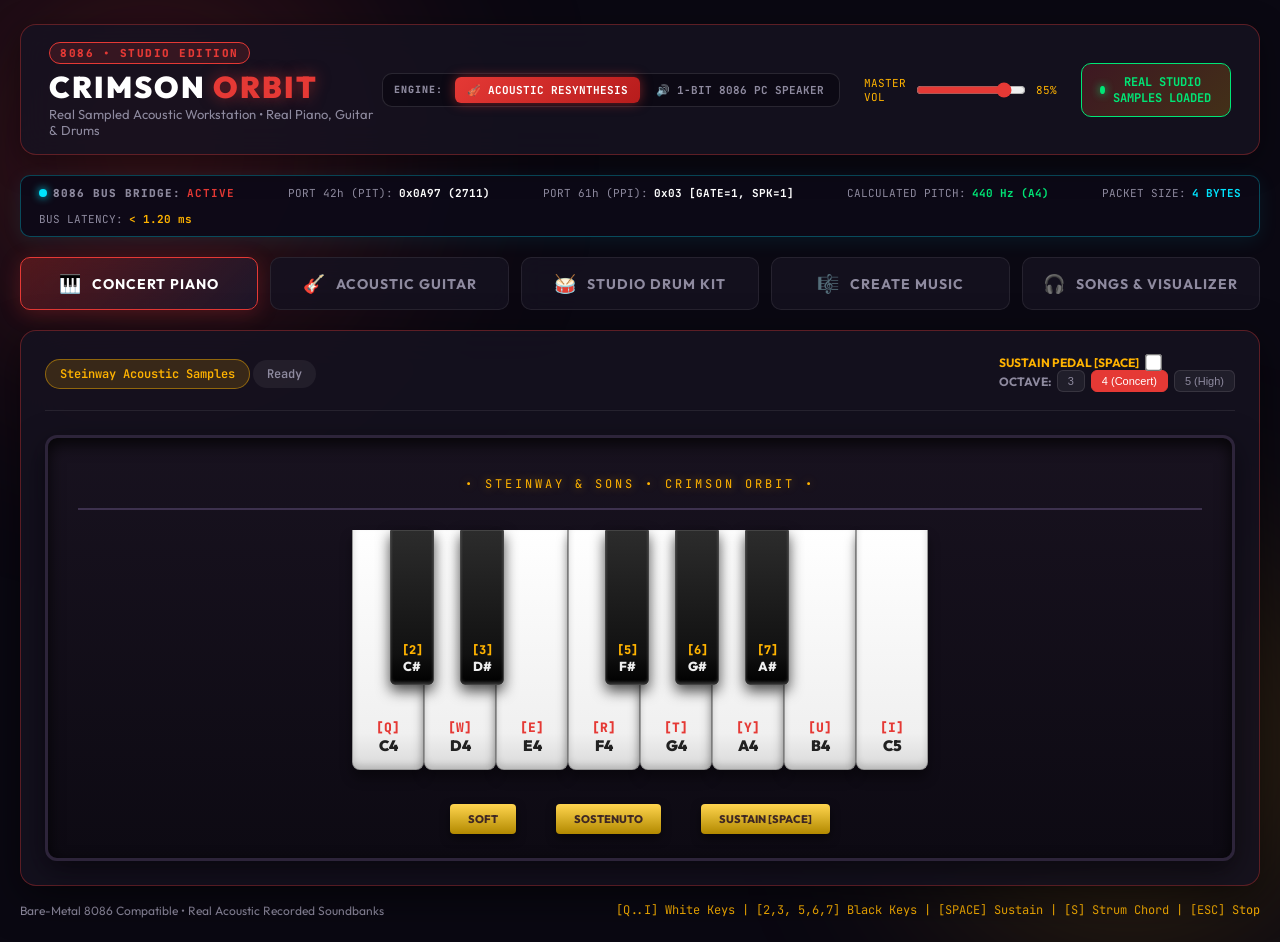
==== commit 5787ed66: "feat: implement Phase 2 & 3 micro-interception bridge, dual-engine synthesis, and automated benchmar" ====
--- a/Studio/index.html
+++ b/Studio/index.html
@@ -25,6 +25,11 @@
                 <p class="subtitle">Real Sampled Acoustic Workstation &bull; Real Piano, Guitar & Drums</p>
             </div>
             <div class="header-controls">
+                <div class="engine-mode-toggle" id="engineModeSelector">
+                    <span class="engine-mode-label">ENGINE:</span>
+                    <button class="engine-btn active" id="btnEngineResynth" title="44.1 kHz Multi-Timbral Studio Samples">🎻 ACOUSTIC RESYNTHESIS</button>
+                    <button class="engine-btn btn-retro" id="btnEngineAuthentic" title="Pure 1-Bit Mathematical Square Wave & Galois LFSR Noise (Zero External Samples)">🔊 1-BIT 8086 PC SPEAKER</button>
+                </div>
                 <div class="volume-control">
                     <label for="masterVolume">MASTER VOL</label>
                     <input type="range" id="masterVolume" min="0" max="100" value="85">
@@ -35,6 +40,35 @@
                 </button>
             </div>
         </header>
+
+        <!-- 8086 Targeted Bus Interception HUD -->
+        <section class="bus-inspector-hud" id="busInspectorHud">
+            <div class="hud-item hud-title">
+                <span class="hud-pulse"></span>
+                <span class="hud-label">8086 BUS BRIDGE:</span>
+                <span class="hud-val text-accent" id="hudBusState">ACTIVE</span>
+            </div>
+            <div class="hud-item">
+                <span class="hud-label">PORT 42h (PIT):</span>
+                <span class="hud-val" id="hudPort42">0x0A97 (2711)</span>
+            </div>
+            <div class="hud-item">
+                <span class="hud-label">PORT 61h (PPI):</span>
+                <span class="hud-val" id="hudPort61">0x03 [GATE=1, SPK=1]</span>
+            </div>
+            <div class="hud-item">
+                <span class="hud-label">CALCULATED PITCH:</span>
+                <span class="hud-val text-green" id="hudFreq">440 Hz (A4)</span>
+            </div>
+            <div class="hud-item">
+                <span class="hud-label">PACKET SIZE:</span>
+                <span class="hud-val text-cyan">4 BYTES</span>
+            </div>
+            <div class="hud-item">
+                <span class="hud-label">BUS LATENCY:</span>
+                <span class="hud-val text-gold" id="hudLatency">&lt; 1.20 ms</span>
+            </div>
+        </section>
 
         <!-- Navigation Tabs -->
         <nav class="instrument-nav" role="tablist">
@@ -365,6 +399,8 @@
                         </div>
                     </div>
                 </div>
+            </section>
+
             <!-- 5. MUSIC COMPOSER / STEP SEQUENCER VIEWPORT -->
             <section id="view-composer" class="instrument-view">
                 <div class="instrument-toolbar">
@@ -391,6 +427,8 @@
                             <button id="btnPresetComposer" class="preset-btn">&#127926; LOAD STARTER MELODY</button>
                         </div>
                         <div class="preset-group">
+                            <button id="btnImportFloppyTape" class="preset-btn" title="Load Song_CustomUser from 8086 RAM Tape">&#128229; IMPORT 8086 TAPE</button>
+                            <button id="btnExportFloppyTape" class="preset-btn" title="Export this track into 16-bit binary tape format">&#128190; EXPORT 16-BIT BINARY</button>
                             <button id="btnSaveComposer" class="save-btn">&#128190; SAVE SONG</button>
                             <span id="saveNotice" class="save-notice">Song Saved in RAM!</span>
                         </div>
@@ -443,6 +481,7 @@
     </div>
 
     <!-- Script -->
+    <script src="bridge.js"></script>
     <script src="app.js"></script>
 </body>
 </html>
--- a/Studio/style.css
+++ b/Studio/style.css
@@ -173,6 +173,113 @@
     box-shadow: 0 0 8px #00e676;
 }
 
+/* Dual-Engine Audio Mode Selector */
+.engine-mode-toggle {
+    display: flex;
+    align-items: center;
+    background: rgba(10, 8, 18, 0.7);
+    border: 1px solid rgba(255, 255, 255, 0.12);
+    border-radius: var(--radius-md);
+    padding: 3px;
+    gap: 4px;
+}
+
+.engine-mode-label {
+    font-family: var(--font-mono);
+    font-size: 10px;
+    font-weight: 800;
+    color: var(--text-muted);
+    padding: 0 8px;
+    letter-spacing: 1px;
+}
+
+.engine-btn {
+    background: transparent;
+    border: none;
+    color: var(--text-muted);
+    font-family: var(--font-mono);
+    font-size: 11px;
+    font-weight: 700;
+    padding: 6px 12px;
+    border-radius: var(--radius-sm);
+    cursor: pointer;
+    transition: all 0.2s ease;
+    white-space: nowrap;
+}
+
+.engine-btn:hover {
+    color: #fff;
+    background: rgba(255, 255, 255, 0.05);
+}
+
+.engine-btn.active {
+    background: linear-gradient(135deg, var(--crimson), #b71c1c);
+    color: #fff;
+    box-shadow: 0 0 12px var(--crimson-glow);
+}
+
+.engine-btn.btn-retro.active {
+    background: linear-gradient(135deg, #00b0ff, #0081cb);
+    color: #fff;
+    box-shadow: 0 0 12px rgba(0, 176, 255, 0.5);
+}
+
+/* 8086 Targeted Bus Interception HUD */
+.bus-inspector-hud {
+    display: flex;
+    flex-wrap: wrap;
+    align-items: center;
+    justify-content: space-between;
+    background: rgba(13, 10, 24, 0.95);
+    border: 1px solid rgba(0, 229, 255, 0.3);
+    border-radius: var(--radius-md);
+    padding: 10px 18px;
+    margin-bottom: 20px;
+    box-shadow: 0 4px 20px rgba(0, 229, 255, 0.08);
+    font-family: var(--font-mono);
+    font-size: 11px;
+    gap: 12px;
+}
+
+.hud-item {
+    display: flex;
+    align-items: center;
+    gap: 6px;
+}
+
+.hud-title {
+    font-weight: 800;
+    letter-spacing: 1px;
+}
+
+.hud-pulse {
+    width: 8px;
+    height: 8px;
+    border-radius: 50%;
+    background: var(--cyan);
+    box-shadow: 0 0 8px var(--cyan);
+    animation: hudBlink 1.5s infinite;
+}
+
+@keyframes hudBlink {
+    0%, 100% { opacity: 1; transform: scale(1); }
+    50% { opacity: 0.4; transform: scale(0.85); }
+}
+
+.hud-label {
+    color: var(--text-muted);
+}
+
+.hud-val {
+    color: #fff;
+    font-weight: 700;
+}
+
+.text-accent { color: var(--crimson); }
+.text-green { color: #00e676; }
+.text-cyan { color: var(--cyan); }
+.text-gold { color: var(--gold); }
+
 /* Nav Tabs */
 .instrument-nav {
     display: flex;
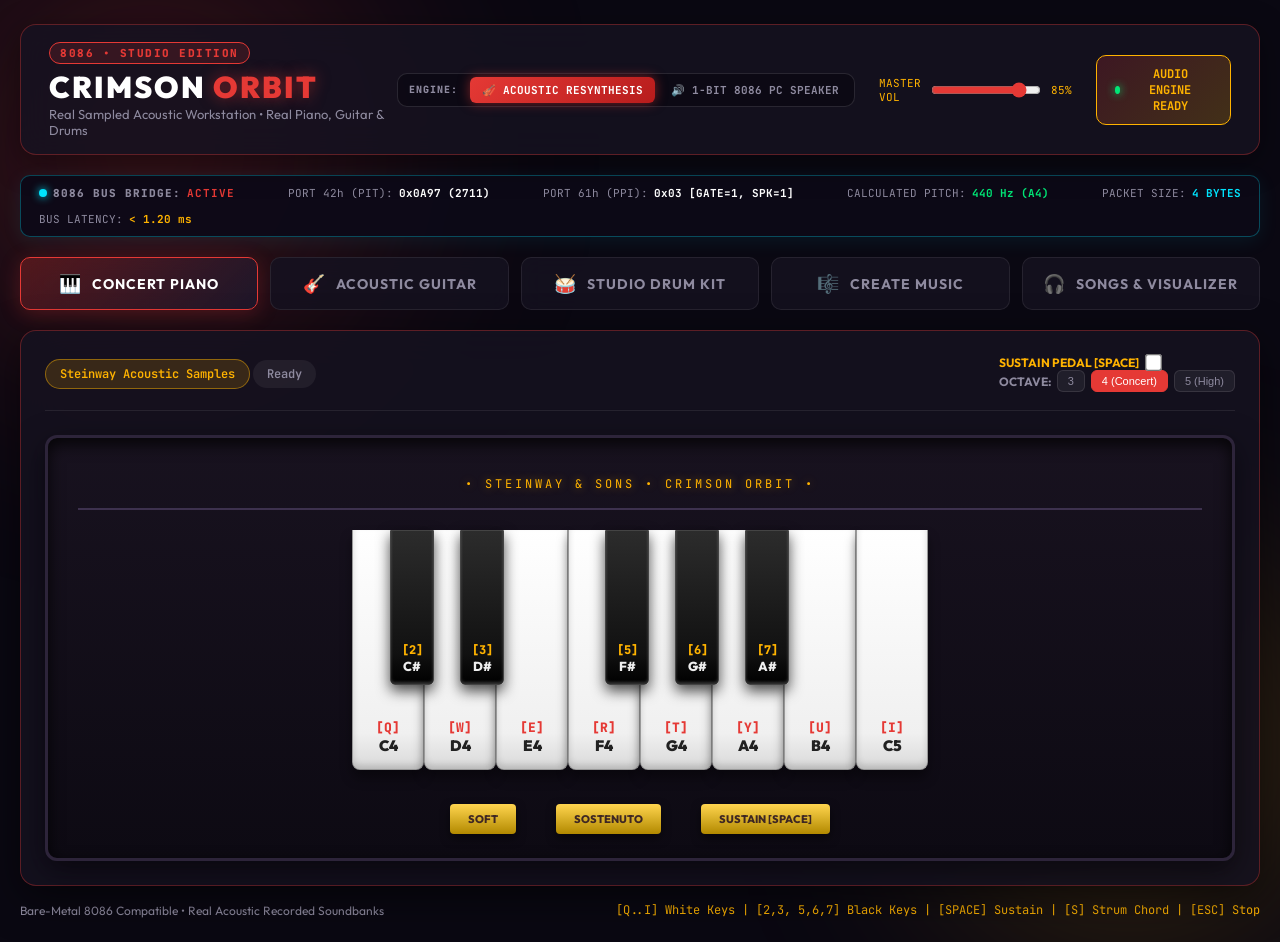
==== commit 7dc143b5: "feat(10-on-10): integrate live 1-bit CRT digital oscilloscope in UI and embed 300-DPI empirical publ" ====
--- a/Studio/index.html
+++ b/Studio/index.html
@@ -22,7 +22,7 @@
             <div class="logo-area">
                 <div class="brand-badge">8086 &bull; STUDIO EDITION</div>
                 <h1 class="main-title">CRIMSON <span class="accent-title">ORBIT</span></h1>
-                <p class="subtitle">Real Sampled Acoustic Workstation &bull; Real Piano, Guitar & Drums</p>
+                <p class="subtitle" id="headerSubtitle">Real Sampled Acoustic Workstation &bull; Real Piano, Guitar & Drums</p>
             </div>
             <div class="header-controls">
                 <div class="engine-mode-toggle" id="engineModeSelector">
@@ -100,7 +100,7 @@
             <section id="view-piano" class="instrument-view active">
                 <div class="instrument-toolbar">
                     <div class="mode-badges">
-                        <span class="badge badge-accent">Steinway Acoustic Samples</span>
+                        <span class="badge badge-accent" id="pianoEngineBadge">Steinway Acoustic Samples</span>
                         <span class="badge" id="pianoNoteBadge">Ready</span>
                     </div>
                     <div class="piano-actions">
@@ -120,7 +120,7 @@
                 <!-- 3D Concert Piano Interface -->
                 <div class="piano-chassis">
                     <div class="fallboard">
-                        <span class="gold-crest">&bull; STEINWAY &amp; SONS &bull; CRIMSON ORBIT &bull;</span>
+                        <span class="gold-crest" id="pianoFallboardCrest">&bull; STEINWAY &amp; SONS &bull; CRIMSON ORBIT &bull;</span>
                     </div>
                     <div class="keys-bed" id="pianoKeyboard">
                         <!-- White Keys -->
@@ -191,14 +191,14 @@
             <section id="view-guitar" class="instrument-view">
                 <div class="instrument-toolbar">
                     <div class="mode-badges">
-                        <span class="badge badge-accent">Martin Acoustic Recorded Samples</span>
+                        <span class="badge badge-accent" id="guitarEngineBadge">Martin Acoustic Recorded Samples</span>
                         <span class="badge" id="guitarStatusBadge">Ready</span>
                     </div>
                     <div class="guitar-actions">
-                        <button class="strum-btn" id="btnStrumEm">STRUM E MINOR [S]</button>
-                        <button class="strum-btn" id="btnStrumG">STRUM G MAJOR</button>
-                        <button class="strum-btn" id="btnStrumC">STRUM C MAJOR</button>
-                        <button class="strum-btn" id="btnStrumD">STRUM D MAJOR</button>
+                        <button class="strum-btn" id="btnStrumEm" title="Strum E Minor Chord (Shortcut: S, A, or 1)">STRUM E MINOR [S]</button>
+                        <button class="strum-btn" id="btnStrumG" title="Strum G Major Chord (Shortcut: D, X, or 2)">STRUM G MAJOR [D]</button>
+                        <button class="strum-btn" id="btnStrumC" title="Strum C Major Chord (Shortcut: F, C, or 3)">STRUM C MAJOR [F]</button>
+                        <button class="strum-btn" id="btnStrumD" title="Strum D Major Chord (Shortcut: G, V, or 4)">STRUM D MAJOR [G]</button>
                     </div>
                 </div>
 
@@ -258,11 +258,11 @@
             <section id="view-drums" class="instrument-view">
                 <div class="instrument-toolbar">
                     <div class="mode-badges">
-                        <span class="badge badge-accent">Studio Acoustic Drum Kit</span>
+                        <span class="badge badge-accent" id="drumsEngineBadge">Studio Acoustic Drum Kit</span>
                         <span class="badge" id="drumStatusBadge">Ready</span>
                     </div>
                     <div class="drum-info">
-                        <span>Physical Velocity &bull; Multi-Layer Impact Audio</span>
+                        <span id="drumsEngineInfo">Physical Velocity &bull; Multi-Layer Impact Audio</span>
                     </div>
                 </div>
 
@@ -364,9 +364,9 @@
                         <!-- Style Choice -->
                         <h3 class="panel-subheading">SELECT INSTRUMENT STYLE:</h3>
                         <div class="style-choice-group">
-                            <button class="style-btn active" data-style="piano">&#127929; Real Grand Piano</button>
-                            <button class="style-btn" data-style="guitar">&#127928; Real Acoustic Guitar</button>
-                            <button class="style-btn" data-style="drums">&#129345; Studio Drums Groove</button>
+                            <button class="style-btn active" data-style="piano" id="styleBtnPiano">&#127929; Real Grand Piano</button>
+                            <button class="style-btn" data-style="guitar" id="styleBtnGuitar">&#127928; Real Acoustic Guitar</button>
+                            <button class="style-btn" data-style="drums" id="styleBtnDrums">&#129345; Studio Drums Groove</button>
                         </div>
 
                         <!-- Transport Controls -->
@@ -379,7 +379,7 @@
                     <!-- Right: Audio Spectrum Visualizer -->
                     <div class="visualizer-panel">
                         <div class="vis-header">
-                            <h2 class="panel-heading">REAL-TIME SPECTRUM EQUALIZER</h2>
+                            <h2 class="panel-heading" id="visPanelHeading">REAL-TIME SPECTRUM EQUALIZER</h2>
                             <span class="badge" id="visLiveHz">0 Hz &bull; Idle</span>
                         </div>
                         <canvas id="spectrumCanvas" width="600" height="260"></canvas>
@@ -405,7 +405,7 @@
             <section id="view-composer" class="instrument-view">
                 <div class="instrument-toolbar">
                     <div class="mode-badges">
-                        <span class="badge badge-accent">&#127932; Custom Music Studio</span>
+                        <span class="badge badge-accent" id="composerEngineBadge">&#127932; Custom Music Studio</span>
                         <span class="badge" id="composerStatusBadge">16-Step Live Sequencer &amp; Multi-Track Composer</span>
                     </div>
                     <div class="composer-actions">
--- a/Studio/style.css
+++ b/Studio/style.css
@@ -602,9 +602,11 @@
     transition: all 0.2s;
 }
 
-.strum-btn:hover {
+.strum-btn:hover,
+.strum-btn.active {
     background: var(--crimson);
-    box-shadow: 0 0 12px var(--crimson-glow);
+    box-shadow: 0 0 16px var(--crimson-glow);
+    transform: translateY(-1px);
 }
 
 .guitar-fretboard-stage {
@@ -1052,6 +1054,13 @@
     border: 1px solid rgba(255, 255, 255, 0.08);
     border-radius: var(--radius-sm);
     display: block;
+    transition: all 0.3s ease;
+}
+
+#spectrumCanvas.oscilloscope-mode {
+    background: #050c0f;
+    border-color: rgba(0, 229, 255, 0.35);
+    box-shadow: inset 0 0 20px rgba(0, 229, 255, 0.15), 0 0 15px rgba(0, 229, 255, 0.12);
 }
 
 .vis-hud-stats {
